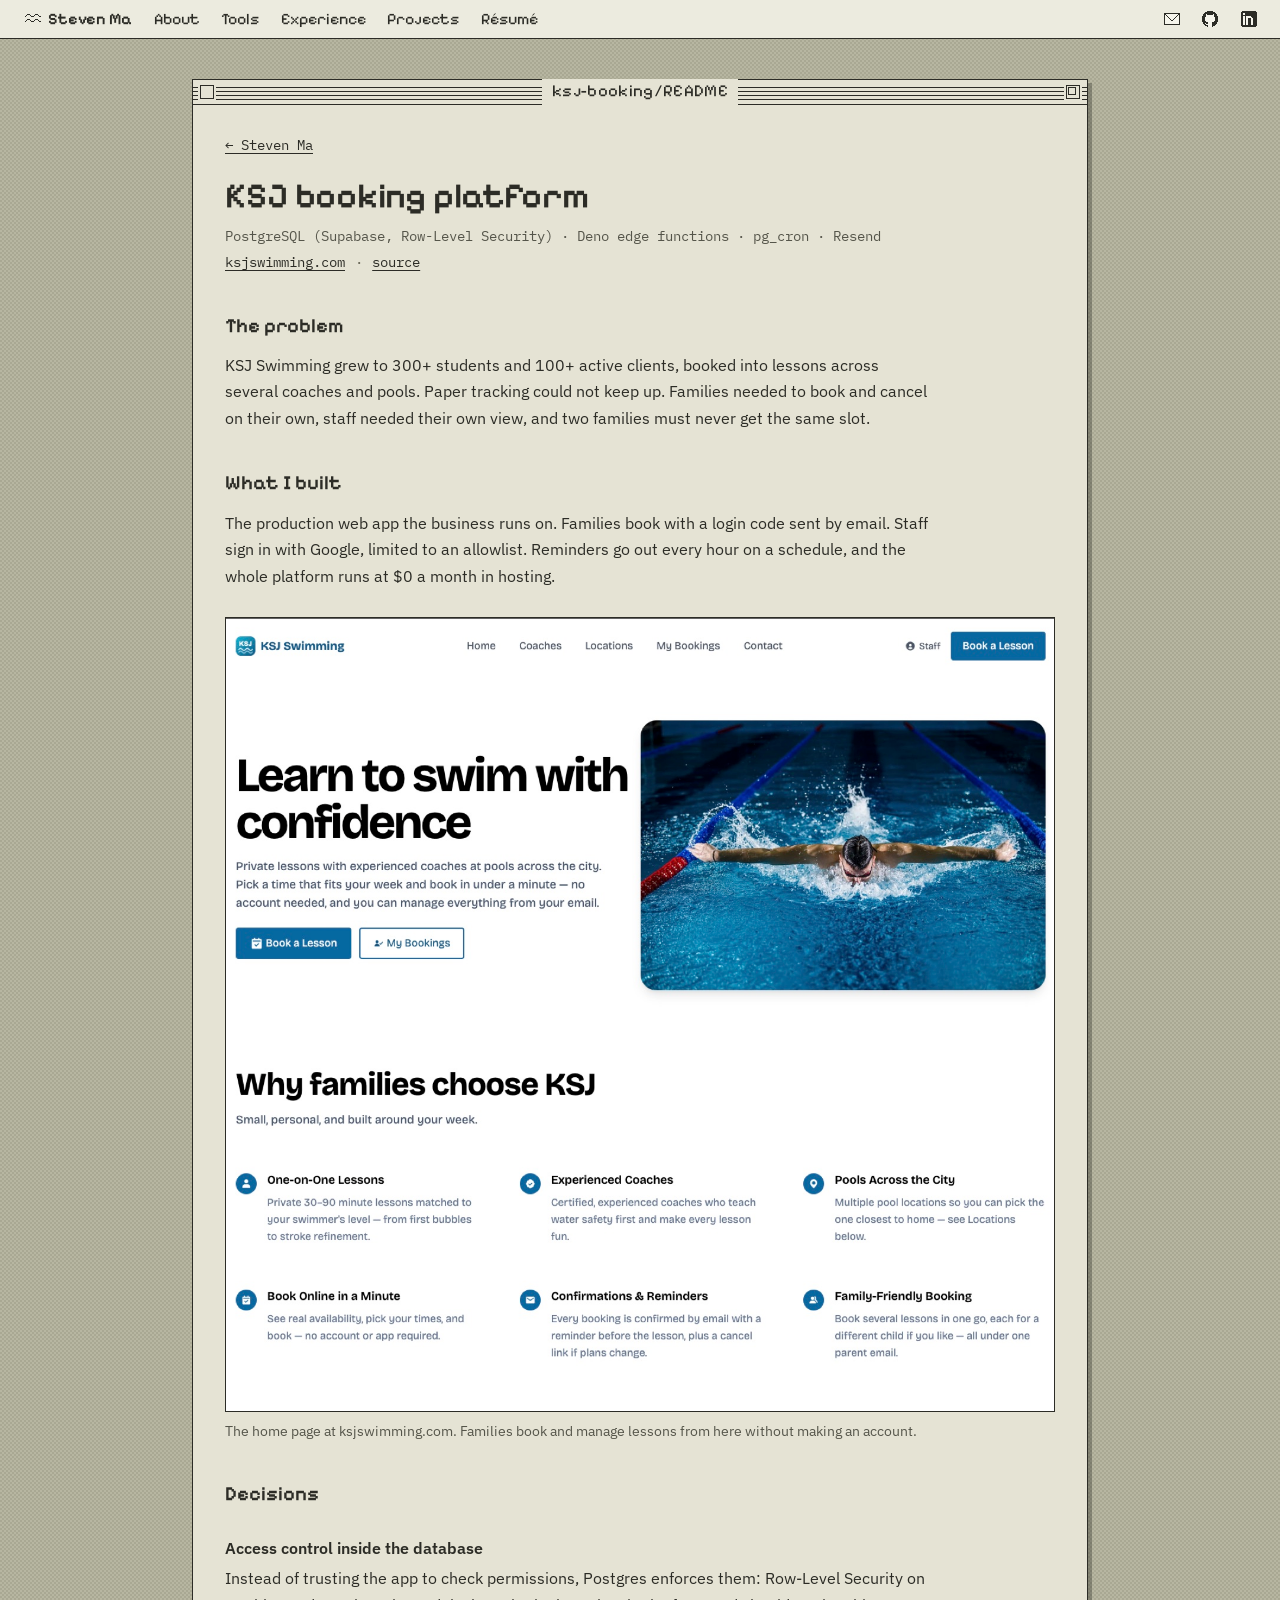
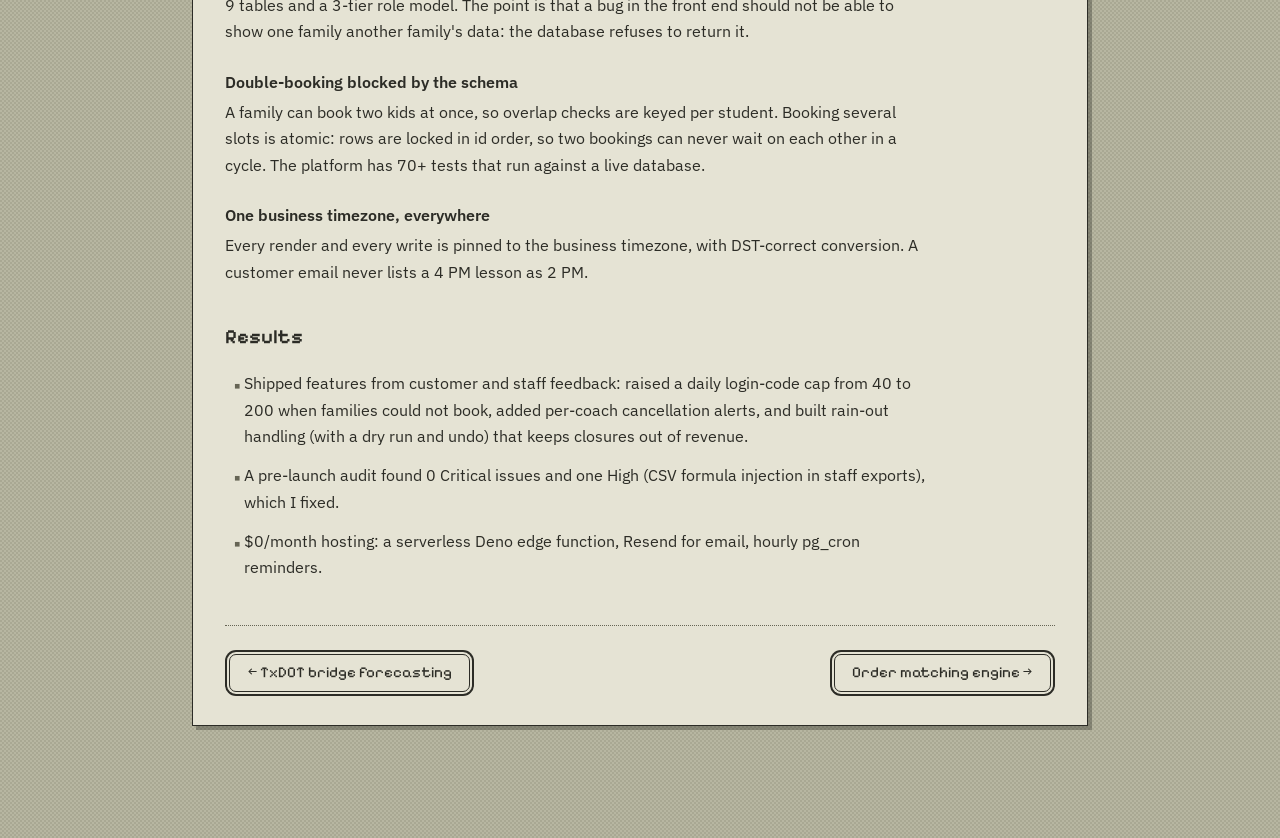
==== projects/ksj.html @ a1741c4f "Personal site: retro desktop design, four project write-ups, résumé Co-Authored-By: Claude Opus 5.5 " ====
<!DOCTYPE html>
<html lang="en">
<head>
  <meta charset="utf-8">
  <meta name="viewport" content="width=device-width, initial-scale=1">
  <title>KSJ booking platform · Steven Ma</title>
  <link rel="preconnect" href="https://fonts.googleapis.com">
  <link rel="preconnect" href="https://fonts.gstatic.com" crossorigin>
  <link rel="stylesheet" href="https://fonts.googleapis.com/css2?family=IBM+Plex+Mono:wght@400;500&family=IBM+Plex+Sans:wght@400;500;600&family=Pixelify+Sans:wght@400;600&display=swap">
  <!-- Link previews (LinkedIn, Slack, iMessage). The site lives at https://stevenmaswim.github.io/ (Steven, 2026-11-05). -->
  <meta property="og:type" content="website">
  <meta property="og:title" content="KSJ booking platform · Steven Ma">
  <meta property="og:description" content="Steven Ma: Applied Math-CS at Brown, D1 swimmer, founder of KSJ Swimming. Backend systems and data pipelines.">
  <meta property="og:url" content="https://stevenmaswim.github.io/projects/ksj.html">
  <meta property="og:image" content="https://stevenmaswim.github.io/img/og.png">
  <meta property="og:image:width" content="1200">
  <meta property="og:image:height" content="630">
  <meta name="twitter:card" content="summary_large_image">
  <link rel="icon" type="image/svg+xml" href="../img/icons/favicon.svg">
  <link rel="stylesheet" href="../style.css">
</head>
<body class="writeup">
<header class="menubar">
  <nav aria-label="Sections">
    <a class="me" href="../index.html"><img class="px" src="../img/icons/wave.svg" alt="" width="16" height="16">Steven Ma</a>
    <a href="../index.html#about">About</a>
    <a href="../index.html#tools">Tools</a>
    <a href="../index.html#experience">Experience</a>
    <a href="../index.html#projects">Projects</a>
    <a class="res" href="../resume.pdf">Résumé</a>
  </nav>
      <ul class="contact">
        <li><a href="mailto:steven_c_ma@brown.edu" aria-label="Email" title="steven_c_ma@brown.edu"><img class="px" src="../img/icons/mail.svg" alt="" width="16" height="16"></a></li>
        <li><a href="https://github.com/stevenmaswim" aria-label="GitHub" title="GitHub"><img class="px" src="../img/icons/github.svg" alt="" width="16" height="16"></a></li>
        <li><a href="https://linkedin.com/in/steven--ma" aria-label="LinkedIn" title="LinkedIn"><img class="px" src="../img/icons/linkedin.svg" alt="" width="16" height="16"></a></li>
      </ul>
</header>

<main class="desktop">
<div class="window">
  <div class="titlebar"><a class="box" href="../index.html" aria-label="Close and go back home"></a><span class="title">ksj-booking/README</span><span class="box zoom" aria-hidden="true"></span></div>
  <div class="pane">
  <a class="back" href="../index.html">← Steven Ma</a>

  <h1>KSJ booking platform</h1>
  <p class="stack">PostgreSQL (Supabase, Row-Level Security) · Deno edge functions · pg_cron · Resend</p>
  <p class="links"><a href="https://ksjswimming.com">ksjswimming.com</a><a href="https://github.com/stevenmaswim/swim-booking">source</a></p>

  <h2>The problem</h2>
  <p>KSJ Swimming grew to 300+ students and 100+ active clients, booked into lessons across several coaches and pools. Paper tracking could not keep up. Families needed to book and cancel on their own, staff needed their own view, and two families must never get the same slot.</p>

  <h2>What I built</h2>
  <p>The production web app the business runs on. Families book with a login code sent by email. Staff sign in with Google, limited to an allowlist. Reminders go out every hour on a schedule, and the whole platform runs at $0 a month in hosting.</p>

  <figure>
    <img src="../img/ksj-home.jpg" alt="The ksjswimming.com home page: Book a Lesson and My Bookings buttons, and six reasons families choose KSJ">
    <figcaption>The home page at ksjswimming.com. Families book and manage lessons from here without making an account.</figcaption>
  </figure>

  <h2>Decisions</h2>

  <h3>Access control inside the database</h3>
  <p>Instead of trusting the app to check permissions, Postgres enforces them: Row-Level Security on 9 tables and a 3-tier role model. The point is that a bug in the front end should not be able to show one family another family's data: the database refuses to return it.</p>

  <h3>Double-booking blocked by the schema</h3>
  <p>A family can book two kids at once, so overlap checks are keyed per student. Booking several slots is atomic: rows are locked in id order, so two bookings can never wait on each other in a cycle. The platform has 70+ tests that run against a live database.</p>

  <h3>One business timezone, everywhere</h3>
  <p>Every render and every write is pinned to the business timezone, with DST-correct conversion. A customer email never lists a 4 PM lesson as 2 PM.</p>

  <h2>Results</h2>
  <ul>
    <li>Shipped features from customer and staff feedback: raised a daily login-code cap from 40 to 200 when families could not book, added per-coach cancellation alerts, and built rain-out handling (with a dry run and undo) that keeps closures out of revenue.</li>
    <li>A pre-launch audit found 0 Critical issues and one High (CSV formula injection in staff exports), which I fixed.</li>
    <li>$0/month hosting: a serverless Deno edge function, Resend for email, hourly pg_cron reminders.</li>
  </ul>


  <nav class="pager" aria-label="Other projects">
    <a class="button" href="../work/txdot.html">← TxDOT bridge forecasting</a>
    <a class="button" href="order-book.html">Order matching engine →</a>
  </nav>
  </div>
</div>
</main>
</body>
</html>
---- style.css ----
/* An early desktop computer: a checkered putty-and-sage desktop, a menu bar,
   and each section in its own window with a striped title bar and a square
   close box. Pixel font for titles only; IBM Plex for everything you read.
   Muted, low-contrast greige, never bright white. */

:root {
  --desk-a: #b7b6a1;     /* desktop checker, light */
  --desk-b: #a9a893;     /* desktop checker, dark */
  --paper: #e5e3d4;      /* window background */
  --bar: #ecebdf;        /* menu bar */
  --ink: #2c2c26;        /* borders, titles, body text */
  --muted: #55554a;
  --faint: #666555;     /* 4.57:1 on the window colour (WCAG AA for small text) */
  --rule: #c7c5b3;
  --shadow: rgba(44, 44, 38, 0.35);
  --sans: "IBM Plex Sans", -apple-system, BlinkMacSystemFont, "Segoe UI", Helvetica, Arial, sans-serif;
  --mono: "IBM Plex Mono", ui-monospace, "SF Mono", Menlo, Consolas, monospace;
  --pixel: "Pixelify Sans", "IBM Plex Mono", monospace;
}

* { box-sizing: border-box; }

body {
  margin: 0;
  min-height: 100vh;
  color: var(--ink);
  font: 16px/1.65 var(--sans);
  -webkit-font-smoothing: antialiased;
  /* The checkered desktop. */
  background: repeating-conic-gradient(var(--desk-a) 0 25%, var(--desk-b) 0 50%) 0 0 / 4px 4px;
}

::selection { background: var(--ink); color: var(--paper); }

a {
  color: inherit;
  text-decoration: underline;
  text-decoration-thickness: 1px;
  text-underline-offset: 3px;
}
a:hover, a:focus-visible { background: var(--ink); color: var(--paper); text-decoration: none; }

code { font-family: var(--mono); font-size: 0.875em; }

/* ---------- Menu bar ---------- */

.menubar {
  position: sticky;
  top: 0;
  z-index: 10;
  display: flex;
  align-items: center;
  justify-content: space-between;
  gap: 1rem;
  padding: 0.3rem 1rem;
  background: var(--bar);
  border-bottom: 1.5px solid var(--ink);
  font-family: var(--pixel);
  font-size: 1rem;
}
.menubar nav { display: flex; flex-wrap: wrap; gap: 0.1rem 0.25rem; }
.menubar nav a { padding: 0.05rem 0.55rem; text-decoration: none; }
.menubar nav a.me { display: inline-flex; align-items: center; gap: 0.45rem; font-weight: 600; }

/* Pixel icons stay crisp at 16 and 32 px. */
.px { display: block; image-rendering: pixelated; image-rendering: crisp-edges; }

.contact { display: flex; gap: 0.5rem; list-style: none; padding: 0; margin: 0; }
/* 16 px icons, ~30 px hit areas; the negative margin keeps the bar thin. */
.contact a { display: block; padding: 0.45rem; margin: -0.25rem 0; text-decoration: none; }
/* Hover selects the icon the old way: inverted. */
.contact a:hover, .contact a:focus-visible { background: none; }
.contact a:hover .px, .contact a:focus-visible .px { filter: invert(1); }

/* ---------- Desktop and windows ---------- */

.desktop {
  max-width: 66rem;
  margin: 0 auto;
  padding: 2.5rem 1rem 5rem;
}

.window {
  margin-bottom: 2rem;
  background: var(--paper);
  border: 1.5px solid var(--ink);
  box-shadow: 4px 4px 0 var(--shadow);
  scroll-margin-top: 3.5rem;
}

.titlebar {
  position: relative;
  display: flex;
  align-items: center;
  justify-content: space-between;
  height: 1.6rem;
  padding: 0 0.45rem;
  border-bottom: 1.5px solid var(--ink);
  /* The pinstripes. */
  background:
    repeating-linear-gradient(to bottom, transparent 0 3px, var(--ink) 3px 4px) 0 4px / 100% calc(100% - 8px) no-repeat,
    var(--paper);
}
.titlebar .title {
  margin: 0;
  padding: 0 0.6rem;
  background: var(--paper);
  font-family: var(--pixel);
  font-size: 1.05rem;
  font-weight: 400;
  line-height: 1.6rem;
  letter-spacing: 0.02em;
}
.box {
  position: relative;
  z-index: 1;
  display: block;
  width: 0.85rem;
  height: 0.85rem;
  background: var(--paper);
  border: 1.5px solid var(--ink);
  box-shadow: 0 0 0 2px var(--paper);
}
.box.zoom::after {
  content: "";
  position: absolute;
  left: 1px;
  top: 1px;
  width: 0.35rem;
  height: 0.35rem;
  border: 1px solid var(--ink);
}
a.box:hover { background: var(--ink); }

.pane { padding: 1.6rem 2rem 1.8rem; }
.pane p { margin: 0 0 1rem; }
.pane > :last-child { margin-bottom: 0; }

/* The name window. */
.hello h1 {
  margin: 0;
  font-family: var(--pixel);
  font-size: 2.6rem;
  font-weight: 600;
  line-height: 1.1;
}
.hello .pane { display: flex; flex-wrap: wrap; align-items: center; justify-content: space-between; gap: 1.25rem 2rem; }
.hello .role { margin: 0.5rem 0 0; }

/* A classic default button: thick ring around a rounded box. */
.button {
  display: inline-block;
  padding: 0.35rem 1.1rem;
  border: 1.5px solid var(--ink);
  border-radius: 7px;
  box-shadow: 0 0 0 2px var(--paper), 0 0 0 4px var(--ink);
  background: var(--paper);
  font-family: var(--pixel);
  font-size: 1.05rem;
  text-decoration: none;
  margin: 4px;
}
.button:hover, .button:focus-visible { background: var(--ink); color: var(--paper); }
.hello .tagline { margin: 0.35rem 0 0; color: var(--muted); }

/* Tools: an icon, a small label, the list. */
.tools { list-style: none; padding: 0; margin: 0; display: grid; gap: 1.1rem; }
.tools li { display: grid; grid-template-columns: 32px 1fr; column-gap: 1rem; align-items: start; }
.tools .k { display: block; font-family: var(--mono); font-size: 0.8rem; color: var(--faint); }
.tools .v { display: block; }

/* Experience and projects: a date, a title, one sentence, a stack line. */
.list { list-style: none; padding: 0; margin: 0; }
.item { padding: 1.1rem 0; border-top: 1px dotted var(--faint); }
.item:first-child { border-top: 0; padding-top: 0; }
.item:last-child { padding-bottom: 0; }
.item .when { font-family: var(--mono); font-size: 0.8rem; color: var(--faint); }
.item h3 { margin: 0.1rem 0 0; font-size: 1rem; font-weight: 600; }
.item h3 .at { font-weight: 400; color: var(--muted); }
.item p { margin: 0.3rem 0 0; color: var(--muted); }
.item .stack { margin-top: 0.3rem; font-family: var(--mono); font-size: 0.8rem; color: var(--faint); }

/* About and Tools side by side on wide screens. */
.row { margin-bottom: 2rem; }
.row > .window:last-child { margin-bottom: 0; }

.item p { max-width: 44rem; }

@media (min-width: 960px) {
  .row { display: grid; grid-template-columns: 3fr 2fr; gap: 2rem; align-items: stretch; }
  /* Windows in a row share one height; the pane takes the slack. */
  .row > .window { margin-bottom: 0; display: flex; flex-direction: column; }
  .row > .window > .pane { flex: 1; }
  .hello .pane { padding: 2rem 2.4rem 2.2rem; }
  .hello h1 { font-size: 3.2rem; }
}

@media (min-width: 700px) {
  .item { display: grid; grid-template-columns: 9rem 1fr; column-gap: 1.5rem; }
  .item .when { grid-column: 1; grid-row: 1; padding-top: 0.15rem; }
  .item > div { grid-column: 2; }
}

@media (max-width: 600px) {
  /* Phones: one thin line. Name, résumé and the icons; the section links drop (you scroll). */
  .menubar { padding: 0.3rem 0.6rem; }
  .menubar nav a:not(.me):not(.res) { display: none; }
  .menubar nav a { padding: 0.05rem 0.4rem; }
  .pane { padding: 1.1rem 1.1rem 1.2rem; }
  .hello h1 { font-size: 2.1rem; }
}

/* ---------- Write-up pages: one window per page ---------- */

body.writeup .desktop { max-width: 58rem; }
/* Wide window, readable lines: prose keeps a comfortable measure, figures and tables use the full width. */
body.writeup .pane > p, body.writeup .pane > ul, body.writeup .pane > h3 { max-width: 44rem; }

.back { display: inline-block; margin-bottom: 1.25rem; font-family: var(--mono); font-size: 0.85rem; }

body.writeup h1 {
  margin: 0 0 0.5rem;
  font-family: var(--pixel);
  font-size: 2.2rem;
  font-weight: 600;
  line-height: 1.15;
}
body.writeup h2 {
  margin: 2.25rem 0 0.6rem;
  font-family: var(--pixel);
  font-size: 1.25rem;
  font-weight: 600;
}
body.writeup h3 { margin: 1.5rem 0 0.25rem; font-size: 1rem; font-weight: 600; }
/* Bulleted lists in the write-ups only (not the home page lists). */
.pane ul:not(.list):not(.tools) { padding-left: 1.2rem; }
.pane ul:not(.list):not(.tools) > li { margin: 0 0 0.8rem; }
.pane ul:not(.list):not(.tools) > li::marker { content: "■  "; font-size: 0.6em; color: var(--faint); }

body.writeup .stack { margin: 0 0 0.25rem; font-family: var(--mono); font-size: 0.85rem; color: var(--muted); }
.links { font-family: var(--mono); font-size: 0.85rem; }
.links a + a { margin-left: 0.6rem; }
.links a + a::before { content: "·"; display: inline-block; margin-right: 0.6rem; color: var(--faint); }

figure { margin: 1.75rem 0; }
figure img { display: block; max-width: 100%; border: 1.5px solid var(--ink); }
figcaption { margin-top: 0.5rem; font-size: 0.85rem; color: var(--muted); }

.bench { width: 100%; margin: 1.5rem 0 0.5rem; border-collapse: collapse; font-family: var(--mono); font-size: 0.85rem; font-variant-numeric: tabular-nums; }
.bench caption { caption-side: top; text-align: left; margin-bottom: 0.5rem; font-family: var(--sans); font-size: 0.85rem; color: var(--muted); }
.bench th { text-align: right; font-weight: 500; padding: 0.35rem 0.5rem; border-bottom: 1.5px solid var(--ink); }
.bench td { text-align: right; padding: 0.35rem 0.5rem; border-bottom: 1px dotted var(--faint); }
.bench th:first-child, .bench td:first-child { text-align: left; padding-left: 0; }

/* Desktop icons: fixed in the right margin, only where the margin is wide enough. */
.desk-icons { display: none; }
@media (min-width: 1500px) {
  .desk-icons {
    position: fixed;
    top: 5rem;
    right: 2.5rem;
    z-index: 5;
    display: grid;
    gap: 1.6rem;
    justify-items: center;
  }
  .desk-icons a {
    display: grid;
    justify-items: center;
    gap: 0.35rem;
    width: 6.5rem;
    text-decoration: none;
  }
  .desk-icons a:hover, .desk-icons a:focus-visible { background: none; color: inherit; }
  .desk-icons span {
    padding: 0 0.3rem;
    background: var(--paper);
    font-family: var(--pixel);
    font-size: 0.9rem;
    line-height: 1.3;
  }
  /* Selected the old way: icon inverted, label black. */
  .desk-icons a:hover .px, .desk-icons a:focus-visible .px { filter: invert(1); }
  .desk-icons a:hover span, .desk-icons a:focus-visible span { background: var(--ink); color: var(--paper); }
}

/* "Last updated" as a small label on the desktop. */
.updated {
  display: table;
  margin: 0.5rem auto 0;
  padding: 0.1rem 0.6rem;
  background: var(--paper);
  border: 1.5px solid var(--ink);
  font-family: var(--pixel);
  font-size: 0.9rem;
}

/* Previous / next project at the end of each write-up. */
.pager { display: flex; flex-wrap: wrap; justify-content: space-between; gap: 1rem; margin-top: 2.75rem; padding-top: 1.5rem; border-top: 1px dotted var(--faint); }
.pager .button { font-size: 0.95rem; }

.figure-todo {
  border: 1px dashed var(--faint);
  padding: 2rem 1rem;
  text-align: center;
  font-size: 0.85rem;
  color: var(--faint);
}
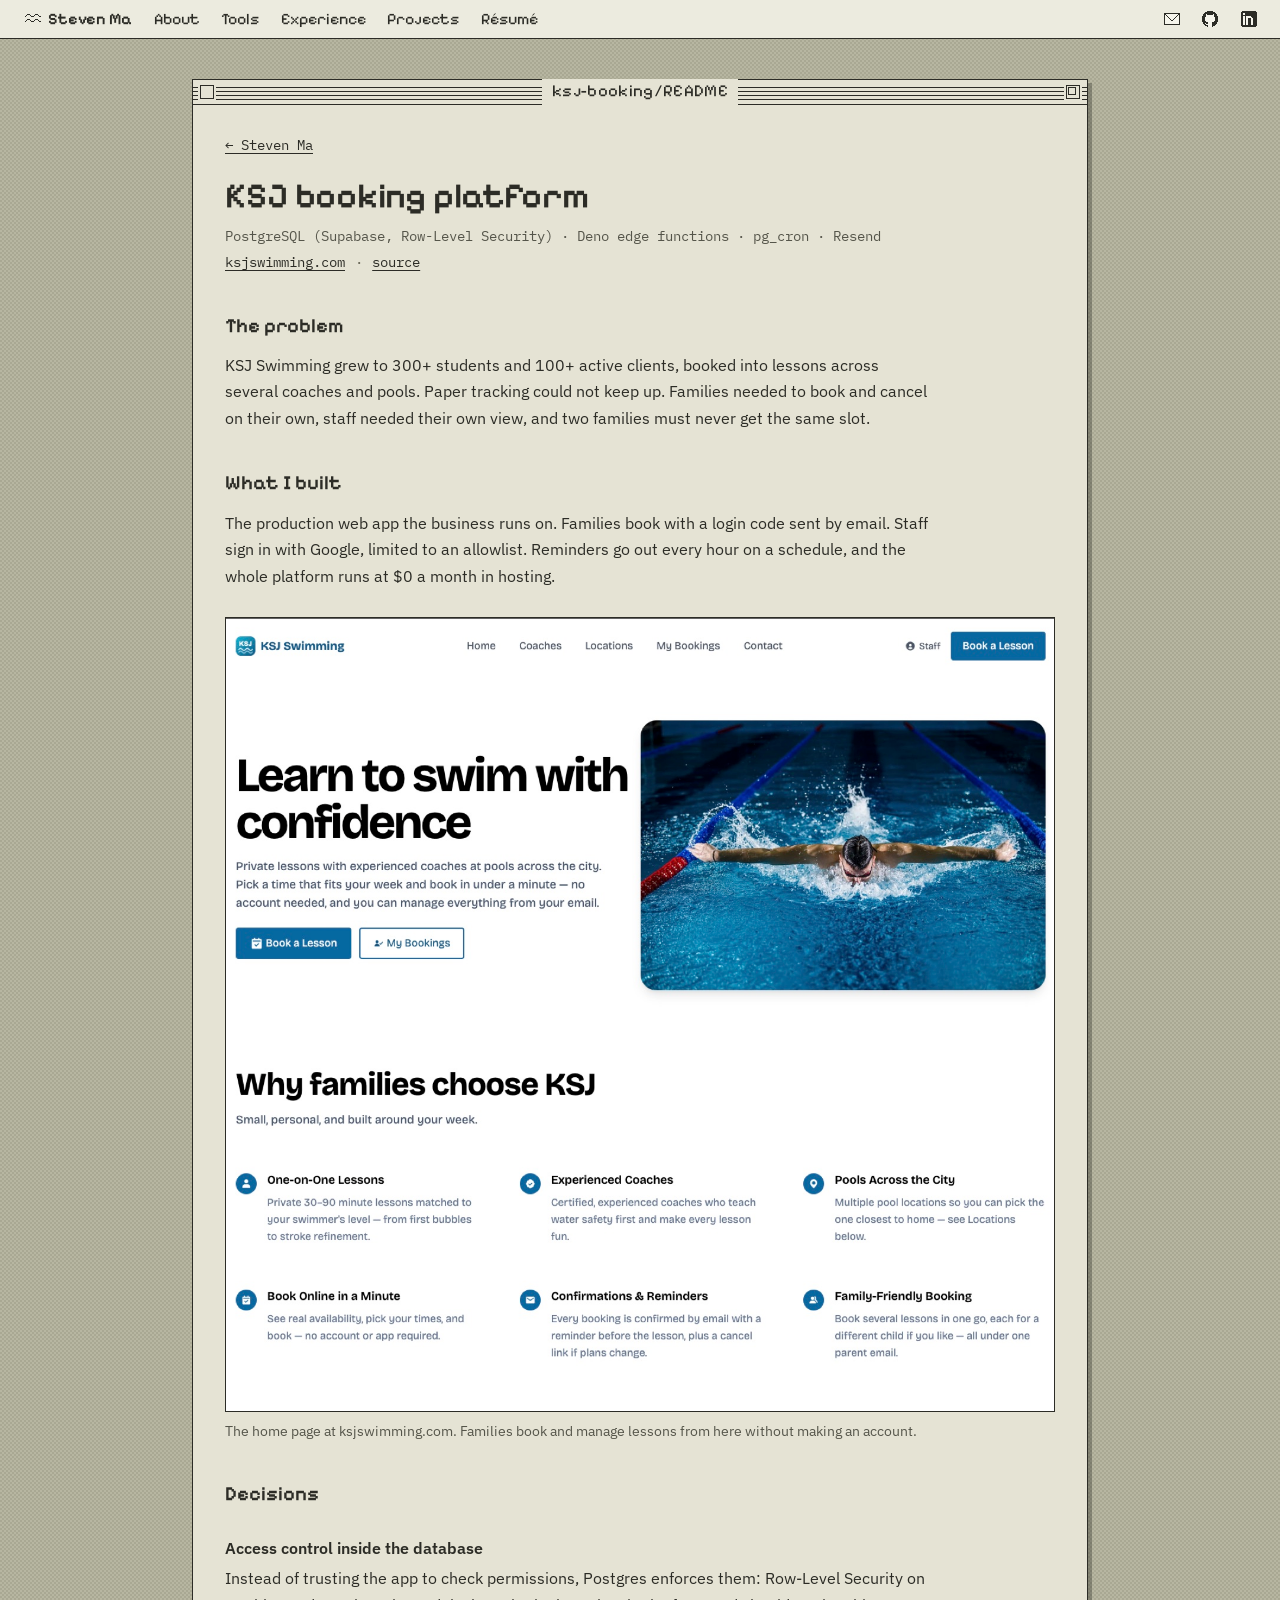
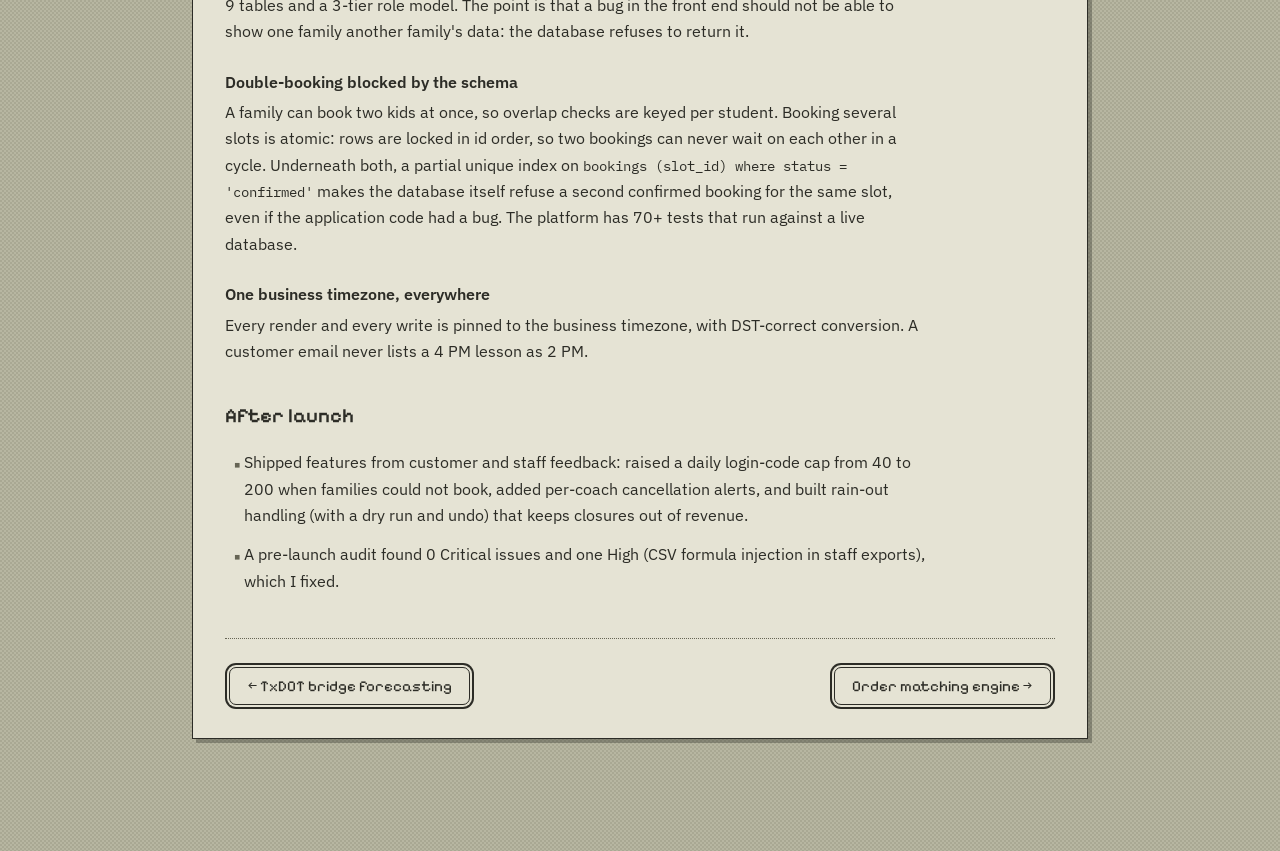
==== commit 25b67712: "KSJ write-up: show the partial unique index, rename Results, page-specific preview Co-Authored-By: C" ====
--- a/projects/ksj.html
+++ b/projects/ksj.html
@@ -10,7 +10,7 @@
   <!-- Link previews (LinkedIn, Slack, iMessage). The site lives at https://stevenmaswim.github.io/ (Steven, 2026-11-05). -->
   <meta property="og:type" content="website">
   <meta property="og:title" content="KSJ booking platform · Steven Ma">
-  <meta property="og:description" content="Steven Ma: Applied Math-CS at Brown, D1 swimmer, founder of KSJ Swimming. Backend systems and data pipelines.">
+  <meta property="og:description" content="The booking platform KSJ Swimming runs on: access control inside Postgres, double-booking blocked by the database, $0 a month to host.">
   <meta property="og:url" content="https://stevenmaswim.github.io/projects/ksj.html">
   <meta property="og:image" content="https://stevenmaswim.github.io/img/og.png">
   <meta property="og:image:width" content="1200">
@@ -63,16 +63,15 @@
   <p>Instead of trusting the app to check permissions, Postgres enforces them: Row-Level Security on 9 tables and a 3-tier role model. The point is that a bug in the front end should not be able to show one family another family's data: the database refuses to return it.</p>
 
   <h3>Double-booking blocked by the schema</h3>
-  <p>A family can book two kids at once, so overlap checks are keyed per student. Booking several slots is atomic: rows are locked in id order, so two bookings can never wait on each other in a cycle. The platform has 70+ tests that run against a live database.</p>
+  <p>A family can book two kids at once, so overlap checks are keyed per student. Booking several slots is atomic: rows are locked in id order, so two bookings can never wait on each other in a cycle. Underneath both, a partial unique index on <code>bookings (slot_id) where status = 'confirmed'</code> makes the database itself refuse a second confirmed booking for the same slot, even if the application code had a bug. The platform has 70+ tests that run against a live database.</p>
 
   <h3>One business timezone, everywhere</h3>
   <p>Every render and every write is pinned to the business timezone, with DST-correct conversion. A customer email never lists a 4 PM lesson as 2 PM.</p>
 
-  <h2>Results</h2>
+  <h2>After launch</h2>
   <ul>
     <li>Shipped features from customer and staff feedback: raised a daily login-code cap from 40 to 200 when families could not book, added per-coach cancellation alerts, and built rain-out handling (with a dry run and undo) that keeps closures out of revenue.</li>
     <li>A pre-launch audit found 0 Critical issues and one High (CSV formula injection in staff exports), which I fixed.</li>
-    <li>$0/month hosting: a serverless Deno edge function, Resend for email, hourly pg_cron reminders.</li>
   </ul>
 
 
--- a/style.css
+++ b/style.css
@@ -19,6 +19,8 @@
 }
 
 * { box-sizing: border-box; }
+/* `hidden` must win over any display rule (the demo's boot button relies on it). */
+[hidden] { display: none !important; }
 
 body {
   margin: 0;
@@ -295,6 +297,52 @@
   font-size: 0.9rem;
 }
 
+/* ---------- Live order-book demo (demo/demo.js) ---------- */
+
+button.button { color: var(--ink); cursor: pointer; }
+button.button:disabled { cursor: progress; opacity: 0.7; }
+.demo-note { margin-left: 0.6rem; font-family: var(--mono); font-size: 0.8rem; color: var(--faint); }
+.demo-grid { display: grid; gap: 1.5rem; margin: 0.5rem 0 1.5rem; }
+@media (min-width: 700px) { .demo-grid { grid-template-columns: 3fr 2fr; } }
+.demo-head {
+  display: flex;
+  justify-content: space-between;
+  padding: 0 0.4rem 0.2rem;
+  border-bottom: 1.5px solid var(--ink);
+  font-family: var(--mono);
+  font-size: 0.75rem;
+  color: var(--faint);
+}
+.ladder, .tape { font-family: var(--mono); font-size: 0.85rem; font-variant-numeric: tabular-nums; }
+.lv { position: relative; display: flex; justify-content: space-between; padding: 0.05rem 0; }
+.lv .bar { position: absolute; top: 3px; bottom: 3px; right: 0; border: 1px solid var(--ink); border-right: 0; }
+/* Same 1-bit fills as the depth chart: bids dotted, asks hatched. */
+.lv.bid .bar { background: radial-gradient(var(--ink) 0.9px, var(--paper) 1.1px) 0 0 / 4px 4px; }
+.lv.ask .bar { background: repeating-linear-gradient(45deg, var(--ink) 0 1.2px, var(--paper) 1.2px 5px); }
+.lv span:not(.bar) { position: relative; padding: 0 0.4rem; background: var(--paper); }
+.mid { margin: 0.2rem 0; padding: 0.1rem; text-align: center; font-family: var(--mono); font-size: 0.75rem; color: var(--muted); border-top: 1px dotted var(--faint); border-bottom: 1px dotted var(--faint); }
+.tape { list-style: none; padding: 0; margin: 0; }
+.tape li { display: grid; grid-template-columns: 5rem 1fr 3rem; padding: 0.05rem 0.4rem; }
+.tape li span:last-child { text-align: right; }
+.tape li.new { animation: flash 1.2s ease-out; }
+@keyframes flash { from { background: var(--ink); color: var(--paper); } to { background: transparent; color: var(--ink); } }
+@media (prefers-reduced-motion: reduce) { .tape li.new { animation: none; } }
+.order-form { display: flex; flex-wrap: wrap; align-items: flex-end; gap: 0.75rem 1rem; }
+.order-form label { display: grid; gap: 0.2rem; font-family: var(--mono); font-size: 0.75rem; color: var(--faint); }
+.order-form select, .order-form input {
+  width: 7rem;
+  padding: 0.25rem 0.4rem;
+  border: 1.5px solid var(--ink);
+  border-radius: 0;
+  background: var(--bar);
+  color: var(--ink);
+  font-family: var(--mono);
+  font-size: 0.9rem;
+}
+.order-form input:disabled { opacity: 0.45; }
+.demo-actions { margin-top: 1rem; }
+.demo-status { min-height: 1.7em; margin-top: 0.75rem; font-size: 0.9rem; color: var(--muted); }
+
 /* Previous / next project at the end of each write-up. */
 .pager { display: flex; flex-wrap: wrap; justify-content: space-between; gap: 1rem; margin-top: 2.75rem; padding-top: 1.5rem; border-top: 1px dotted var(--faint); }
 .pager .button { font-size: 0.95rem; }
